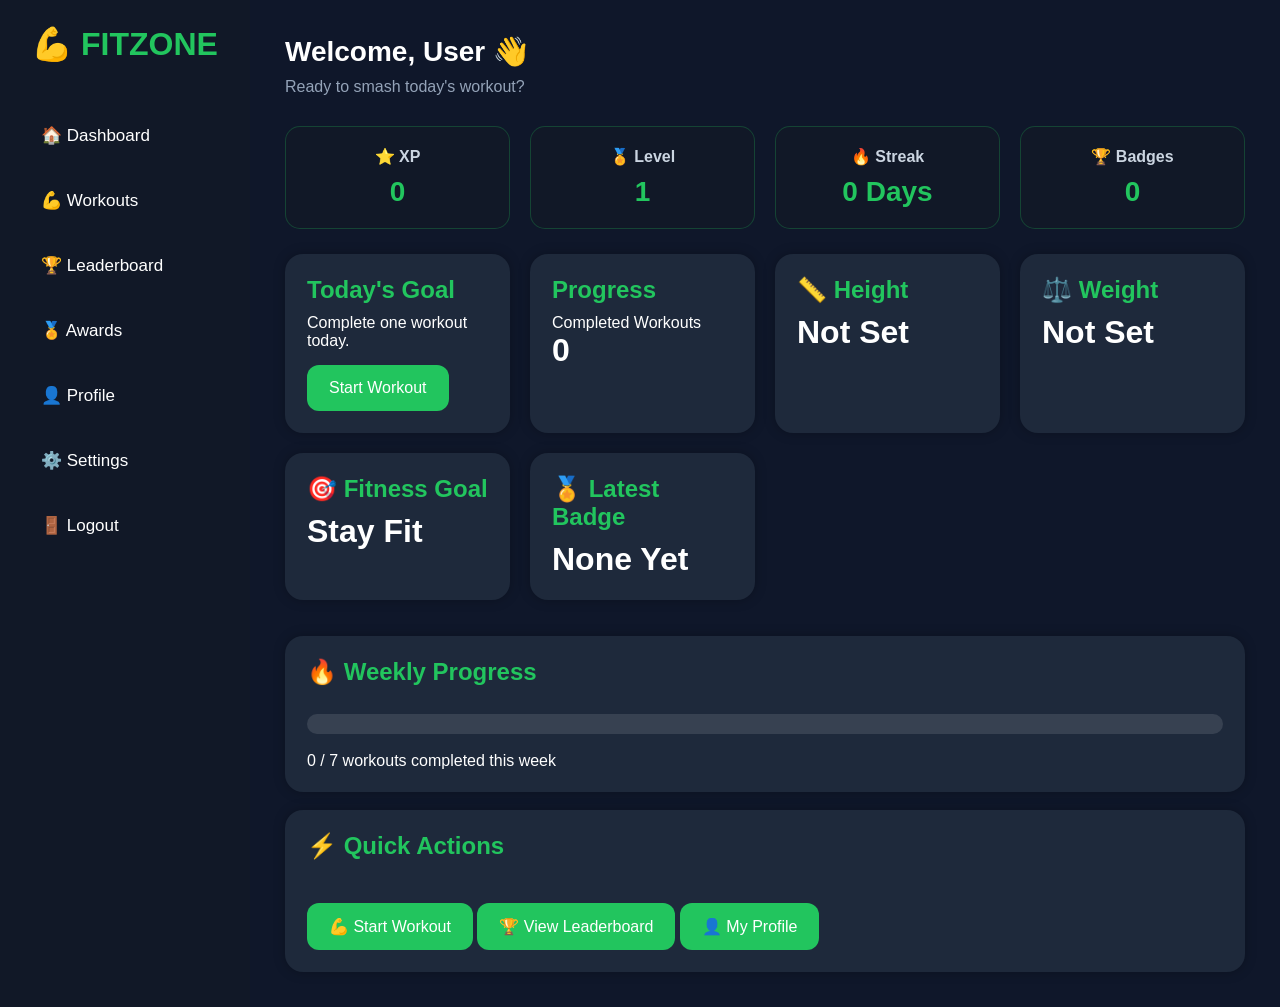
==== dashboard.html @ 0e07c5c2 "Implement profile saving and progress tracking functions" ====
<!DOCTYPE html>
<html lang="en">

<head>

<meta charset="UTF-8">

<meta name="viewport"
content="width=device-width, initial-scale=1.0">

<title>FitZone Dashboard</title>

<style>

*{

margin:0;

padding:0;

box-sizing:border-box;

font-family:Arial,sans-serif;

}

body{

background:#0f172a;

color:white;

display:flex;

min-height:100vh;

overflow:hidden;

}

.sidebar{

width:250px;

background:#111827;

padding:25px;

display:flex;

flex-direction:column;

}

.logo{

font-size:32px;

font-weight:bold;

text-align:center;

color:#22c55e;

margin-bottom:40px;

}

.sidebar button{

background:none;

border:none;

color:white;

padding:16px;

margin:6px 0;

font-size:17px;

cursor:pointer;

border-radius:12px;

text-align:left;

transition:.3s;

}

.sidebar button:hover{

background:#22c55e;

}

.main{

flex:1;

overflow-y:auto;

padding:35px;

background:#0f172a;

}

.page{

display:none;

animation:fade .4s;

}

#dashboard{

display:block;

}

@keyframes fade{

from{

opacity:0;

transform:translateY(10px);

}

to{

opacity:1;

transform:translateY(0);

}

}

.cards{

display:grid;

grid-template-columns:repeat(auto-fit,minmax(220px,1fr));

gap:20px;

margin-top:25px;

}

.card{

background:#1e293b;

padding:22px;

border-radius:18px;

box-shadow:0 0 12px rgba(0,0,0,.25);

}

.card h2{

color:#22c55e;

margin-bottom:10px;

}

.stat{

font-size:32px;

font-weight:bold;

}

.action{

background:#22c55e;

border:none;

color:white;

padding:14px 22px;

border-radius:12px;

cursor:pointer;

font-size:16px;

margin-top:15px;

}

.action:hover{

background:#16a34a;

}
.stats-grid{

display:grid;

grid-template-columns:repeat(auto-fit,minmax(180px,1fr));

gap:20px;

margin-top:30px;

}

.stat-card{

background:#111827;

padding:20px;

border-radius:15px;

text-align:center;

border:1px solid rgba(34,197,94,.25);

}

.stat-card h3{

font-size:16px;

margin-bottom:10px;

color:#cbd5e1;

}

.stat-card p{

font-size:28px;

font-weight:bold;

color:#22c55e;

}

.section-title{

font-size:28px;

margin-bottom:10px;

}

.section-text{

color:#94a3b8;

margin-bottom:20px;

}

</style>

</head>

<body>

<div class="sidebar">

<div class="logo">

💪 FITZONE

</div>

<button onclick="showPage('dashboard')">

🏠 Dashboard

</button>

<button onclick="showPage('workouts')">

💪 Workouts

</button>

<button onclick="showPage('leaderboard')">

🏆 Leaderboard

</button>

<button onclick="showPage('awards')">

🏅 Awards

</button>

<button onclick="showPage('profile')">

👤 Profile

</button>

<button onclick="showPage('settings')">

⚙️ Settings

</button>

<button onclick="logout()">

🚪 Logout

</button>

</div>

<div class="main">

<div id="dashboard" class="page">

<h1 class="section-title">

Welcome,

<span id="username">

User

</span>

👋

</h1>

<p class="section-text">

Ready to smash today's workout?

</p>

<div class="stats-grid">

<div class="stat-card">

<h3>⭐ XP</h3>

<p id="xp">

0

</p>

</div>

<div class="stat-card">

<h3>🏅 Level</h3>

<p id="level">

1

</p>

</div>

<div class="stat-card">

<h3>🔥 Streak</h3>

<p id="streak">

0 Days

</p>

</div>

<div class="stat-card">

<h3>🏆 Badges</h3>

<p id="badgeCount">

0

</p>

</div>

</div>

<div class="cards">

<div class="card">

<h2>Today's Goal</h2>

<p id="goalText">

Complete one workout today.

</p>

<button class="action" onclick="showPage('workouts')">

Start Workout

</button>

</div>

<div class="card">

<h2>Progress</h2>

<p>

Completed Workouts

</p>

<h1 id="workoutsDone">

0

</h1>

</div>
<div class="card">

<h2>📏 Height</h2>

<h1 id="height">

Not Set

</h1>

</div>

<div class="card">

<h2>⚖️ Weight</h2>

<h1 id="weight">

Not Set

</h1>

</div>

<div class="card">

<h2>🎯 Fitness Goal</h2>

<h1 id="goal">

Stay Fit

</h1>

</div>

<div class="card">

<h2>🏅 Latest Badge</h2>

<h1 id="latestBadge">

None Yet

</h1>

</div>

</div>

<br><br>

<div class="card">

<h2>🔥 Weekly Progress</h2>

<br>

<div style="width:100%;height:20px;background:#374151;border-radius:20px;overflow:hidden;">

<div id="progressBar"

style="width:0%;height:100%;background:#22c55e;transition:.5s;">

</div>

</div>

<br>

<p id="progressText">

0 / 7 workouts completed this week

</p>

</div>

<br>

<div class="card">

<h2>⚡ Quick Actions</h2>

<br>

<button class="action"

onclick="showPage('workouts')">

💪 Start Workout

</button>

<button class="action"

onclick="showPage('leaderboard')">

🏆 View Leaderboard

</button>

<button class="action"

onclick="showPage('profile')">

👤 My Profile

</button>

</div>

</div>

<!-- WORKOUT PAGE STARTS HERE -->

<div id="workouts" class="page">

<h1 class="section-title">

💪 Workout Center

</h1>

<p class="section-text">

Choose your workout category below.

</p>
<!-- ===========================
WOMEN WORKOUTS
=========================== -->

<h2 style="margin-top:30px;color:#22c55e;">
<b>👩 WOMEN WORKOUTS</b>
</h2>

<div class="cards">

<div class="card">

<h2>🍑 Glutes Builder</h2>

<p>15 Minutes</p>

<p>⭐⭐ Easy</p>

<p>+100 XP</p>

<button class="action"
onclick="selectWorkout('glutes')">

Start Workout

</button>

</div>

<div class="card">

<h2>🔥 Fat Burner</h2>

<p>20 Minutes</p>

<p>⭐⭐⭐ Medium</p>

<p>+150 XP</p>

<button class="action"
onclick="selectWorkout('womenfat')">

Start Workout

</button>

</div>

<div class="card">

<h2>🧘 Yoga Flow</h2>

<p>10 Minutes</p>

<p>⭐ Beginner</p>

<p>+75 XP</p>

<button class="action"
onclick="selectWorkout('yoga')">

Start Workout

</button>

</div>

<div class="card">

<h2>🏃 Cardio Blast</h2>

<p>18 Minutes</p>

<p>⭐⭐⭐ Medium</p>

<p>+140 XP</p>

<button class="action"
onclick="selectWorkout('cardio')">

Start Workout

</button>

</div>

</div>

<!-- ===========================
MEN WORKOUTS
=========================== -->

<h2 style="margin-top:40px;color:#22c55e;">
<b>👨 MEN WORKOUTS</b>
</h2>

<div class="cards">

<div class="card">

<h2>💪 Muscle Builder</h2>

<p>20 Minutes</p>

<p>⭐⭐⭐ Medium</p>

<p>+150 XP</p>

<button class="action"
onclick="selectWorkout('muscle')">

Start Workout

</button>

</div>

<div class="card">

<h2>🏋 Chest & Arms</h2>

<p>18 Minutes</p>

<p>⭐⭐⭐⭐ Hard</p>

<p>+180 XP</p>

<button class="action"
onclick="selectWorkout('chest')">

Start Workout

</button>

</div>

<div class="card">

<h2>🦵 Leg Day</h2>

<p>20 Minutes</p>

<p>⭐⭐⭐ Medium</p>

<p>+160 XP</p>

<button class="action"
onclick="selectWorkout('legs')">

Start Workout

</button>

</div>

<div class="card">

<h2>🔥 Fat Loss HIIT</h2>

<p>15 Minutes</p>

<p>⭐⭐⭐⭐ Hard</p>

<p>+200 XP</p>

<button class="action"
onclick="selectWorkout('hiit')">

Start Workout

</button>

</div>

</div>

<!-- ===========================
EVERYONE WORKOUTS
=========================== -->

<h2 style="margin-top:40px;color:#22c55e;">
<b>🌍 EVERYONE</b>
</h2>

<div class="cards">

<div class="card">

<h2>🏠 Home Workout</h2>

<p>15 Minutes</p>

<p>⭐⭐ Easy</p>

<p>+100 XP</p>

<button class="action"
onclick="selectWorkout('home')">

Start Workout

</button>

</div>

<div class="card">

<h2>⚡ Full Body</h2>

<p>25 Minutes</p>

<p>⭐⭐⭐⭐ Hard</p>

<p>+220 XP</p>

<button class="action"
onclick="selectWorkout('fullbody')">

Start Workout

</button>

</div>

<div class="card">

<h2>🧘 Stretch & Recover</h2>

<p>10 Minutes</p>

<p>⭐ Beginner</p>

<p>+60 XP</p>

<button class="action"
onclick="selectWorkout('stretch')">

Start Workout

</button>

</div>

<div class="card">

<h2>🏃 Beginner Fitness</h2>

<p>12 Minutes</p>

<p>⭐ Beginner</p>

<p>+80 XP</p>

<button class="action"
onclick="selectWorkout('beginner')">

Start Workout

</button>

</div>

</div>

</div>
<!-- ===========================
LEADERBOARD PAGE
=========================== -->

<div id="leaderboard" class="page">

<h1 class="section-title">
🏆 Weekly Leaderboard
</h1>

<p class="section-text">
Top players reset every week.
Fight for the #1 spot!
</p>

<div class="card">

<h2>🥇 Top Players</h2>

<div id="leaderboardList">

<div class="stat-card">
<h3>Loading...</h3>
<p>0 XP</p>
</div>

</div>

</div>

</div>



<!-- ===========================
AWARDS PAGE
=========================== -->

<div id="awards" class="page">

<h1 class="section-title">
🏅 Achievements
</h1>

<p class="section-text">
Unlock badges by staying active.
</p>

<div class="cards">

<div class="card">
<h2>🥉 First Workout</h2>
<p>Complete your first workout.</p>
</div>

<div class="card">
<h2>🔥 7 Day Warrior</h2>
<p>Maintain a 7-day streak.</p>
</div>

<div class="card">
<h2>⭐ XP Hunter</h2>
<p>Reach 1000 XP.</p>
</div>

<div class="card">
<h2>🏆 Champion</h2>
<p>Finish 100 workouts.</p>
</div>

<div class="card">
<h2>👑 Fitness Legend</h2>
<p>Reach Level 25.</p>
</div>

<div class="card">
<h2>💯 Never Give Up</h2>
<p>Complete 365 workouts.</p>
</div>

</div>

</div>



<!-- ===========================
PROFILE PAGE
=========================== -->

<div id="profile" class="page">

<h1 class="section-title">
👤 My Profile
</h1>

<div class="cards">

<div class="card">

<h2 id="profileName">
Username
</h2>

<p id="profileEmail">
Email
</p>

</div>

<div class="card">

<h2>
⭐ Total XP
</h2>

<h1 id="profileXP">
0
</h1>

</div>

<div class="card">

<h2>
🏅 Level
</h2>

<h1 id="profileLevel">
1
</h1>

</div>

<div class="card">

<h2>
🔥 Current Streak
</h2>

<h1 id="profileStreak">
0 Days
</h1>

</div>

<div class="card">

<h2>
💪 Workouts Completed
</h2>

<h1 id="profileWorkouts">
0
</h1>

</div>

<div class="card">

<h2>
🏆 Badges Earned
</h2>

<h1 id="profileBadges">
0
</h1>

</div>

</div>

</div>



<!-- ===========================
SETTINGS PAGE
=========================== -->

<div id="settings" class="page">

<h1 class="section-title">
⚙️ Settings
</h1>

<div class="card">

<h2>
Personal Information
</h2>

<br>

<label>Height</label>

<input
type="text"
id="heightInput"
placeholder="170 cm"
style="width:100%;padding:12px;border-radius:10px;margin-top:8px;margin-bottom:15px;">

<label>Weight</label>

<input
type="text"
id="weightInput"
placeholder="70 kg"
style="width:100%;padding:12px;border-radius:10px;margin-top:8px;margin-bottom:15px;">

<label>Fitness Goal</label>

<select
id="goalInput"
style="width:100%;padding:12px;border-radius:10px;">

<option>Build Muscle</option>

<option>Lose Weight</option>

<option>Stay Fit</option>

<option>Gain Strength</option>

</select>

<br><br>

<button
class="action"
onclick="saveProfile()">

💾 Save Profile

</button>

</div>

</div>

<!-- ===========================
LEADERBOARD PAGE
=========================== -->

<div id="leaderboard" class="page">

<h1 class="section-title">
🏆 Weekly Leaderboard
</h1>

<p class="section-text">
Top players reset every week.
Fight for the #1 spot!
</p>

<div class="card">

<h2>🥇 Top Players</h2>

<div id="leaderboardList">

<div class="stat-card">
<h3>Loading...</h3>
<p>0 XP</p>
</div>

</div>

</div>

</div>



<!-- ===========================
AWARDS PAGE
=========================== -->

<div id="awards" class="page">

<h1 class="section-title">
🏅 Achievements
</h1>

<p class="section-text">
Unlock badges by staying active.
</p>

<div class="cards">

<div class="card">
<h2>🥉 First Workout</h2>
<p>Complete your first workout.</p>
</div>

<div class="card">
<h2>🔥 7 Day Warrior</h2>
<p>Maintain a 7-day streak.</p>
</div>

<div class="card">
<h2>⭐ XP Hunter</h2>
<p>Reach 1000 XP.</p>
</div>

<div class="card">
<h2>🏆 Champion</h2>
<p>Finish 100 workouts.</p>
</div>

<div class="card">
<h2>👑 Fitness Legend</h2>
<p>Reach Level 25.</p>
</div>

<div class="card">
<h2>💯 Never Give Up</h2>
<p>Complete 365 workouts.</p>
</div>

</div>

</div>



<!-- ===========================
PROFILE PAGE
=========================== -->

<div id="profile" class="page">

<h1 class="section-title">
👤 My Profile
</h1>

<div class="cards">

<div class="card">

<h2 id="profileName">
Username
</h2>

<p id="profileEmail">
Email
</p>

</div>

<div class="card">

<h2>
⭐ Total XP
</h2>

<h1 id="profileXP">
0
</h1>

</div>

<div class="card">

<h2>
🏅 Level
</h2>

<h1 id="profileLevel">
1
</h1>

</div>

<div class="card">

<h2>
🔥 Current Streak
</h2>

<h1 id="profileStreak">
0 Days
</h1>

</div>

<div class="card">

<h2>
💪 Workouts Completed
</h2>

<h1 id="profileWorkouts">
0
</h1>

</div>

<div class="card">

<h2>
🏆 Badges Earned
</h2>

<h1 id="profileBadges">
0
</h1>

</div>

</div>

</div>



<!-- ===========================
SETTINGS PAGE
=========================== -->

<div id="settings" class="page">

<h1 class="section-title">
⚙️ Settings
</h1>

<div class="card">

<h2>
Personal Information
</h2>

<br>

<label>Height</label>

<input
type="text"
id="heightInput"
placeholder="170 cm"
style="width:100%;padding:12px;border-radius:10px;margin-top:8px;margin-bottom:15px;">

<label>Weight</label>

<input
type="text"
id="weightInput"
placeholder="70 kg"
style="width:100%;padding:12px;border-radius:10px;margin-top:8px;margin-bottom:15px;">

<label>Fitness Goal</label>

<select
id="goalInput"
style="width:100%;padding:12px;border-radius:10px;">

<option>Build Muscle</option>

<option>Lose Weight</option>

<option>Stay Fit</option>

<option>Gain Strength</option>

</select>

<br><br>

<button
class="action"
onclick="saveProfile()">

💾 Save Profile

</button>

</div>

</div>



<script>

<script>
// ===============================
// FITZONE V15
// USER SYSTEM
// ===============================

let currentUser =
JSON.parse(localStorage.getItem("currentUser"));

if(!currentUser){

window.location.href="login.html";

}

currentUser.username =
currentUser.username || "User";

currentUser.email =
currentUser.email || "";

currentUser.xp =
currentUser.xp || 0;

currentUser.level =
currentUser.level || 1;

currentUser.streak =
currentUser.streak || 0;

currentUser.workouts =
currentUser.workouts || 0;

currentUser.badges =
currentUser.badges || [];

currentUser.height =
currentUser.height || "Not Set";

currentUser.weight =
currentUser.weight || "Not Set";

currentUser.goal =
currentUser.goal || "Stay Fit";

currentUser.weeklyWorkouts =
currentUser.weeklyWorkouts || 0;


// ===============================
// PAGE NAVIGATION
// ===============================

function showPage(page){

document.querySelectorAll(".page")
.forEach(function(p){

p.style.display="none";

});

document.getElementById(page)
.style.display="block";

}


// ===============================
// LOAD USER
// ===============================

function loadUser(){

document.getElementById("username")
.innerHTML=currentUser.username;

document.getElementById("xp")
.innerHTML=currentUser.xp;

document.getElementById("level")
.innerHTML=currentUser.level;

document.getElementById("streak")
.innerHTML=currentUser.streak+" Days";

document.getElementById("badgeCount")
.innerHTML=currentUser.badges.length;

document.getElementById("workoutsDone")
.innerHTML=currentUser.workouts;

document.getElementById("height")
.innerHTML=currentUser.height;

document.getElementById("weight")
.innerHTML=currentUser.weight;

document.getElementById("goal")
.innerHTML=currentUser.goal;


// PROFILE

document.getElementById("profileName")
.innerHTML=currentUser.username;

document.getElementById("profileEmail")
.innerHTML=currentUser.email;

document.getElementById("profileXP")
.innerHTML=currentUser.xp;

document.getElementById("profileLevel")
.innerHTML=currentUser.level;

document.getElementById("profileStreak")
.innerHTML=currentUser.streak+" Days";

document.getElementById("profileWorkouts")
.innerHTML=currentUser.workouts;

document.getElementById("profileBadges")
.innerHTML=currentUser.badges.length;


// SETTINGS

document.getElementById("heightInput")
.value=currentUser.height;

document.getElementById("weightInput")
.value=currentUser.weight;

document.getElementById("goalInput")
.value=currentUser.goal;

updateProgress();

}

loadUser();



// ===============================
// SAVE USER
// ===============================

function saveUser(){

localStorage.setItem(

"currentUser",

JSON.stringify(currentUser)

);

}
// ===============================
// SAVE PROFILE
// ===============================

function saveProfile(){

currentUser.height =
document.getElementById("heightInput").value;

currentUser.weight =
document.getElementById("weightInput").value;

currentUser.goal =
document.getElementById("goalInput").value;

saveUser();

loadUser();

alert("✅ Profile Updated!");

}



// ===============================
// WEEKLY PROGRESS
// ===============================

function updateProgress(){

let percent =
(currentUser.weeklyWorkouts/7)*100;

if(percent>100){

percent=100;

}

document.getElementById("progressBar")
.style.width=percent+"%";

document.getElementById("progressText")
.innerHTML=

currentUser.weeklyWorkouts+

" / 7 workouts completed this week";

}



// ===============================
// XP & LEVEL SYSTEM
// ===============================

function addXP(amount){

currentUser.xp += amount;



if(currentUser.xp>=500 && currentUser.level<2){

currentUser.level=2;

alert("🎉 Level Up! Level 2");

}



if(currentUser.xp>=1000 && currentUser.level<3){

currentUser.level=3;

alert("🎉 Level Up! Level 3");

}



if(currentUser.xp>=2000 && currentUser.level<4){

currentUser.level=4;

alert("🎉 Level Up! Level 4");

}



if(currentUser.xp>=3500 && currentUser.level<5){

currentUser.level=5;

alert("👑 Level Up! Level 5");

}

}



// ===============================
// BADGE SYSTEM
// ===============================

function unlockBadge(name){

if(!currentUser.badges.includes(name)){

currentUser.badges.push(name);

alert("🏅 Badge Unlocked!\n"+name);

}

}

function checkBadges(){

if(currentUser.workouts>=1){

unlockBadge("🥉 First Workout");

}

if(currentUser.workouts>=10){

unlockBadge("💪 Dedicated Athlete");

}

if(currentUser.streak>=7){

unlockBadge("🔥 7 Day Warrior");

}

if(currentUser.xp>=1000){

unlockBadge("⭐ XP Hunter");

}

if(currentUser.level>=5){

unlockBadge("👑 Fitness Legend");

}

}



// ===============================
// SAVE EVERYTHING
// ===============================

function refreshDashboard(){

checkBadges();

saveUser();

loadUser();

}
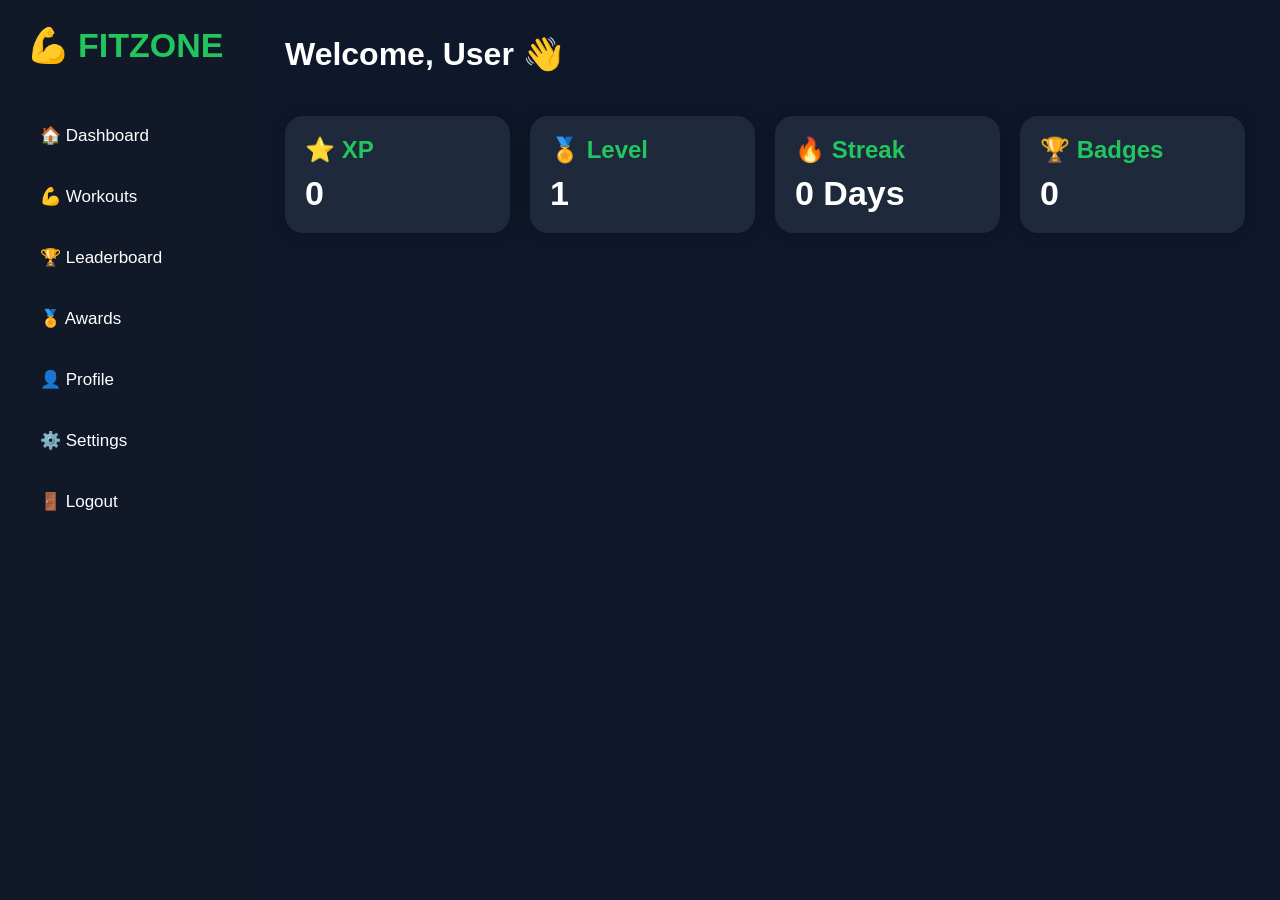
==== commit 3e813cc2: "Refactor dashboard layout and enhance workout features Updated styles and layout for dashboard page," ====
--- a/dashboard.html
+++ b/dashboard.html
@@ -1,6 +1,5 @@
 <!DOCTYPE html>
 <html lang="en">
-
 <head>
 
 <meta charset="UTF-8">
@@ -13,15 +12,10 @@
 <style>
 
 *{
-
 margin:0;
-
 padding:0;
-
 box-sizing:border-box;
-
 font-family:Arial,sans-serif;
-
 }
 
 body{
@@ -32,12 +26,14 @@
 
 display:flex;
 
-min-height:100vh;
+height:100vh;
 
 overflow:hidden;
 
 }
 
+/* ===== Sidebar ===== */
+
 .sidebar{
 
 width:250px;
@@ -54,7 +50,7 @@
 
 .logo{
 
-font-size:32px;
+font-size:34px;
 
 font-weight:bold;
 
@@ -74,16 +70,16 @@
 
 color:white;
 
-padding:16px;
-
-margin:6px 0;
-
 font-size:17px;
 
+padding:15px;
+
+margin:5px 0;
+
+border-radius:10px;
+
 cursor:pointer;
 
-border-radius:12px;
-
 text-align:left;
 
 transition:.3s;
@@ -96,6 +92,8 @@
 
 }
 
+/* ===== Main ===== */
+
 .main{
 
 flex:1;
@@ -112,8 +110,6 @@
 
 display:none;
 
-animation:fade .4s;
-
 }
 
 #dashboard{
@@ -122,25 +118,7 @@
 
 }
 
-@keyframes fade{
-
-from{
-
-opacity:0;
-
-transform:translateY(10px);
-
-}
-
-to{
-
-opacity:1;
-
-transform:translateY(0);
-
-}
-
-}
+/* ===== Cards ===== */
 
 .cards{
 
@@ -158,11 +136,11 @@
 
 background:#1e293b;
 
-padding:22px;
+padding:20px;
 
 border-radius:18px;
 
-box-shadow:0 0 12px rgba(0,0,0,.25);
+box-shadow:0 0 15px rgba(0,0,0,.25);
 
 }
 
@@ -174,32 +152,34 @@
 
 }
 
-.stat{
-
-font-size:32px;
-
-font-weight:bold;
+.card h1{
+
+font-size:34px;
+
+margin-top:10px;
 
 }
 
 .action{
 
+margin-top:15px;
+
+padding:14px;
+
+width:100%;
+
+border:none;
+
+border-radius:10px;
+
 background:#22c55e;
 
-border:none;
-
 color:white;
 
-padding:14px 22px;
-
-border-radius:12px;
+font-size:16px;
 
 cursor:pointer;
 
-font-size:16px;
-
-margin-top:15px;
-
 }
 
 .action:hover{
@@ -207,67 +187,6 @@
 background:#16a34a;
 
 }
-.stats-grid{
-
-display:grid;
-
-grid-template-columns:repeat(auto-fit,minmax(180px,1fr));
-
-gap:20px;
-
-margin-top:30px;
-
-}
-
-.stat-card{
-
-background:#111827;
-
-padding:20px;
-
-border-radius:15px;
-
-text-align:center;
-
-border:1px solid rgba(34,197,94,.25);
-
-}
-
-.stat-card h3{
-
-font-size:16px;
-
-margin-bottom:10px;
-
-color:#cbd5e1;
-
-}
-
-.stat-card p{
-
-font-size:28px;
-
-font-weight:bold;
-
-color:#22c55e;
-
-}
-
-.section-title{
-
-font-size:28px;
-
-margin-bottom:10px;
-
-}
-
-.section-text{
-
-color:#94a3b8;
-
-margin-bottom:20px;
-
-}
 
 </style>
 
@@ -284,45 +203,31 @@
 </div>
 
 <button onclick="showPage('dashboard')">
-
 🏠 Dashboard
-
 </button>
 
 <button onclick="showPage('workouts')">
-
 💪 Workouts
-
 </button>
 
 <button onclick="showPage('leaderboard')">
-
 🏆 Leaderboard
-
 </button>
 
 <button onclick="showPage('awards')">
-
 🏅 Awards
-
 </button>
 
 <button onclick="showPage('profile')">
-
 👤 Profile
-
 </button>
 
 <button onclick="showPage('settings')">
-
 ⚙️ Settings
-
 </button>
 
 <button onclick="logout()">
-
 🚪 Logout
-
 </button>
 
 </div>
@@ -331,7 +236,7 @@
 
 <div id="dashboard" class="page">
 
-<h1 class="section-title">
+<h1>
 
 Welcome,
 
@@ -345,1307 +250,56 @@
 
 </h1>
 
-<p class="section-text">
-
-Ready to smash today's workout?
-
-</p>
-
-<div class="stats-grid">
-
-<div class="stat-card">
-
-<h3>⭐ XP</h3>
-
-<p id="xp">
+<br>
+
+<div class="cards">
+
+<div class="card">
+
+<h2>⭐ XP</h2>
+
+<h1 id="xp">
 
 0
 
-</p>
-
-</div>
-
-<div class="stat-card">
-
-<h3>🏅 Level</h3>
-
-<p id="level">
+</h1>
+
+</div>
+
+<div class="card">
+
+<h2>🏅 Level</h2>
+
+<h1 id="level">
 
 1
 
-</p>
-
-</div>
-
-<div class="stat-card">
-
-<h3>🔥 Streak</h3>
-
-<p id="streak">
+</h1>
+
+</div>
+
+<div class="card">
+
+<h2>🔥 Streak</h2>
+
+<h1 id="streak">
 
 0 Days
 
-</p>
-
-</div>
-
-<div class="stat-card">
-
-<h3>🏆 Badges</h3>
-
-<p id="badgeCount">
+</h1>
+
+</div>
+
+<div class="card">
+
+<h2>🏆 Badges</h2>
+
+<h1 id="badges">
 
 0
 
-</p>
-
-</div>
-
-</div>
-
-<div class="cards">
-
-<div class="card">
-
-<h2>Today's Goal</h2>
-
-<p id="goalText">
-
-Complete one workout today.
-
-</p>
-
-<button class="action" onclick="showPage('workouts')">
-
-Start Workout
-
-</button>
-
-</div>
-
-<div class="card">
-
-<h2>Progress</h2>
-
-<p>
-
-Completed Workouts
-
-</p>
-
-<h1 id="workoutsDone">
-
-0
-
-</h1>
-
-</div>
-<div class="card">
-
-<h2>📏 Height</h2>
-
-<h1 id="height">
-
-Not Set
-
-</h1>
-
-</div>
-
-<div class="card">
-
-<h2>⚖️ Weight</h2>
-
-<h1 id="weight">
-
-Not Set
-
-</h1>
-
-</div>
-
-<div class="card">
-
-<h2>🎯 Fitness Goal</h2>
-
-<h1 id="goal">
-
-Stay Fit
-
-</h1>
-
-</div>
-
-<div class="card">
-
-<h2>🏅 Latest Badge</h2>
-
-<h1 id="latestBadge">
-
-None Yet
-
-</h1>
-
-</div>
-
-</div>
-
-<br><br>
-
-<div class="card">
-
-<h2>🔥 Weekly Progress</h2>
-
-<br>
-
-<div style="width:100%;height:20px;background:#374151;border-radius:20px;overflow:hidden;">
-
-<div id="progressBar"
-
-style="width:0%;height:100%;background:#22c55e;transition:.5s;">
-
-</div>
-
-</div>
-
-<br>
-
-<p id="progressText">
-
-0 / 7 workouts completed this week
-
-</p>
-
-</div>
-
-<br>
-
-<div class="card">
-
-<h2>⚡ Quick Actions</h2>
-
-<br>
-
-<button class="action"
-
-onclick="showPage('workouts')">
-
-💪 Start Workout
-
-</button>
-
-<button class="action"
-
-onclick="showPage('leaderboard')">
-
-🏆 View Leaderboard
-
-</button>
-
-<button class="action"
-
-onclick="showPage('profile')">
-
-👤 My Profile
-
-</button>
-
-</div>
-
-</div>
-
-<!-- WORKOUT PAGE STARTS HERE -->
-
-<div id="workouts" class="page">
-
-<h1 class="section-title">
-
-💪 Workout Center
-
-</h1>
-
-<p class="section-text">
-
-Choose your workout category below.
-
-</p>
-<!-- ===========================
-WOMEN WORKOUTS
-=========================== -->
-
-<h2 style="margin-top:30px;color:#22c55e;">
-<b>👩 WOMEN WORKOUTS</b>
-</h2>
-
-<div class="cards">
-
-<div class="card">
-
-<h2>🍑 Glutes Builder</h2>
-
-<p>15 Minutes</p>
-
-<p>⭐⭐ Easy</p>
-
-<p>+100 XP</p>
-
-<button class="action"
-onclick="selectWorkout('glutes')">
-
-Start Workout
-
-</button>
-
-</div>
-
-<div class="card">
-
-<h2>🔥 Fat Burner</h2>
-
-<p>20 Minutes</p>
-
-<p>⭐⭐⭐ Medium</p>
-
-<p>+150 XP</p>
-
-<button class="action"
-onclick="selectWorkout('womenfat')">
-
-Start Workout
-
-</button>
-
-</div>
-
-<div class="card">
-
-<h2>🧘 Yoga Flow</h2>
-
-<p>10 Minutes</p>
-
-<p>⭐ Beginner</p>
-
-<p>+75 XP</p>
-
-<button class="action"
-onclick="selectWorkout('yoga')">
-
-Start Workout
-
-</button>
-
-</div>
-
-<div class="card">
-
-<h2>🏃 Cardio Blast</h2>
-
-<p>18 Minutes</p>
-
-<p>⭐⭐⭐ Medium</p>
-
-<p>+140 XP</p>
-
-<button class="action"
-onclick="selectWorkout('cardio')">
-
-Start Workout
-
-</button>
-
-</div>
-
-</div>
-
-<!-- ===========================
-MEN WORKOUTS
-=========================== -->
-
-<h2 style="margin-top:40px;color:#22c55e;">
-<b>👨 MEN WORKOUTS</b>
-</h2>
-
-<div class="cards">
-
-<div class="card">
-
-<h2>💪 Muscle Builder</h2>
-
-<p>20 Minutes</p>
-
-<p>⭐⭐⭐ Medium</p>
-
-<p>+150 XP</p>
-
-<button class="action"
-onclick="selectWorkout('muscle')">
-
-Start Workout
-
-</button>
-
-</div>
-
-<div class="card">
-
-<h2>🏋 Chest & Arms</h2>
-
-<p>18 Minutes</p>
-
-<p>⭐⭐⭐⭐ Hard</p>
-
-<p>+180 XP</p>
-
-<button class="action"
-onclick="selectWorkout('chest')">
-
-Start Workout
-
-</button>
-
-</div>
-
-<div class="card">
-
-<h2>🦵 Leg Day</h2>
-
-<p>20 Minutes</p>
-
-<p>⭐⭐⭐ Medium</p>
-
-<p>+160 XP</p>
-
-<button class="action"
-onclick="selectWorkout('legs')">
-
-Start Workout
-
-</button>
-
-</div>
-
-<div class="card">
-
-<h2>🔥 Fat Loss HIIT</h2>
-
-<p>15 Minutes</p>
-
-<p>⭐⭐⭐⭐ Hard</p>
-
-<p>+200 XP</p>
-
-<button class="action"
-onclick="selectWorkout('hiit')">
-
-Start Workout
-
-</button>
-
-</div>
-
-</div>
-
-<!-- ===========================
-EVERYONE WORKOUTS
-=========================== -->
-
-<h2 style="margin-top:40px;color:#22c55e;">
-<b>🌍 EVERYONE</b>
-</h2>
-
-<div class="cards">
-
-<div class="card">
-
-<h2>🏠 Home Workout</h2>
-
-<p>15 Minutes</p>
-
-<p>⭐⭐ Easy</p>
-
-<p>+100 XP</p>
-
-<button class="action"
-onclick="selectWorkout('home')">
-
-Start Workout
-
-</button>
-
-</div>
-
-<div class="card">
-
-<h2>⚡ Full Body</h2>
-
-<p>25 Minutes</p>
-
-<p>⭐⭐⭐⭐ Hard</p>
-
-<p>+220 XP</p>
-
-<button class="action"
-onclick="selectWorkout('fullbody')">
-
-Start Workout
-
-</button>
-
-</div>
-
-<div class="card">
-
-<h2>🧘 Stretch & Recover</h2>
-
-<p>10 Minutes</p>
-
-<p>⭐ Beginner</p>
-
-<p>+60 XP</p>
-
-<button class="action"
-onclick="selectWorkout('stretch')">
-
-Start Workout
-
-</button>
-
-</div>
-
-<div class="card">
-
-<h2>🏃 Beginner Fitness</h2>
-
-<p>12 Minutes</p>
-
-<p>⭐ Beginner</p>
-
-<p>+80 XP</p>
-
-<button class="action"
-onclick="selectWorkout('beginner')">
-
-Start Workout
-
-</button>
-
-</div>
-
-</div>
-
-</div>
-<!-- ===========================
-LEADERBOARD PAGE
-=========================== -->
-
-<div id="leaderboard" class="page">
-
-<h1 class="section-title">
-🏆 Weekly Leaderboard
-</h1>
-
-<p class="section-text">
-Top players reset every week.
-Fight for the #1 spot!
-</p>
-
-<div class="card">
-
-<h2>🥇 Top Players</h2>
-
-<div id="leaderboardList">
-
-<div class="stat-card">
-<h3>Loading...</h3>
-<p>0 XP</p>
-</div>
-
-</div>
-
-</div>
-
-</div>
-
-
-
-<!-- ===========================
-AWARDS PAGE
-=========================== -->
-
-<div id="awards" class="page">
-
-<h1 class="section-title">
-🏅 Achievements
-</h1>
-
-<p class="section-text">
-Unlock badges by staying active.
-</p>
-
-<div class="cards">
-
-<div class="card">
-<h2>🥉 First Workout</h2>
-<p>Complete your first workout.</p>
-</div>
-
-<div class="card">
-<h2>🔥 7 Day Warrior</h2>
-<p>Maintain a 7-day streak.</p>
-</div>
-
-<div class="card">
-<h2>⭐ XP Hunter</h2>
-<p>Reach 1000 XP.</p>
-</div>
-
-<div class="card">
-<h2>🏆 Champion</h2>
-<p>Finish 100 workouts.</p>
-</div>
-
-<div class="card">
-<h2>👑 Fitness Legend</h2>
-<p>Reach Level 25.</p>
-</div>
-
-<div class="card">
-<h2>💯 Never Give Up</h2>
-<p>Complete 365 workouts.</p>
-</div>
-
-</div>
-
-</div>
-
-
-
-<!-- ===========================
-PROFILE PAGE
-=========================== -->
-
-<div id="profile" class="page">
-
-<h1 class="section-title">
-👤 My Profile
-</h1>
-
-<div class="cards">
-
-<div class="card">
-
-<h2 id="profileName">
-Username
-</h2>
-
-<p id="profileEmail">
-Email
-</p>
-
-</div>
-
-<div class="card">
-
-<h2>
-⭐ Total XP
-</h2>
-
-<h1 id="profileXP">
-0
-</h1>
-
-</div>
-
-<div class="card">
-
-<h2>
-🏅 Level
-</h2>
-
-<h1 id="profileLevel">
-1
-</h1>
-
-</div>
-
-<div class="card">
-
-<h2>
-🔥 Current Streak
-</h2>
-
-<h1 id="profileStreak">
-0 Days
-</h1>
-
-</div>
-
-<div class="card">
-
-<h2>
-💪 Workouts Completed
-</h2>
-
-<h1 id="profileWorkouts">
-0
-</h1>
-
-</div>
-
-<div class="card">
-
-<h2>
-🏆 Badges Earned
-</h2>
-
-<h1 id="profileBadges">
-0
-</h1>
-
-</div>
-
-</div>
-
-</div>
-
-
-
-<!-- ===========================
-SETTINGS PAGE
-=========================== -->
-
-<div id="settings" class="page">
-
-<h1 class="section-title">
-⚙️ Settings
-</h1>
-
-<div class="card">
-
-<h2>
-Personal Information
-</h2>
-
-<br>
-
-<label>Height</label>
-
-<input
-type="text"
-id="heightInput"
-placeholder="170 cm"
-style="width:100%;padding:12px;border-radius:10px;margin-top:8px;margin-bottom:15px;">
-
-<label>Weight</label>
-
-<input
-type="text"
-id="weightInput"
-placeholder="70 kg"
-style="width:100%;padding:12px;border-radius:10px;margin-top:8px;margin-bottom:15px;">
-
-<label>Fitness Goal</label>
-
-<select
-id="goalInput"
-style="width:100%;padding:12px;border-radius:10px;">
-
-<option>Build Muscle</option>
-
-<option>Lose Weight</option>
-
-<option>Stay Fit</option>
-
-<option>Gain Strength</option>
-
-</select>
-
-<br><br>
-
-<button
-class="action"
-onclick="saveProfile()">
-
-💾 Save Profile
-
-</button>
-
-</div>
-
-</div>
-
-<!-- ===========================
-LEADERBOARD PAGE
-=========================== -->
-
-<div id="leaderboard" class="page">
-
-<h1 class="section-title">
-🏆 Weekly Leaderboard
-</h1>
-
-<p class="section-text">
-Top players reset every week.
-Fight for the #1 spot!
-</p>
-
-<div class="card">
-
-<h2>🥇 Top Players</h2>
-
-<div id="leaderboardList">
-
-<div class="stat-card">
-<h3>Loading...</h3>
-<p>0 XP</p>
-</div>
-
-</div>
-
-</div>
-
-</div>
-
-
-
-<!-- ===========================
-AWARDS PAGE
-=========================== -->
-
-<div id="awards" class="page">
-
-<h1 class="section-title">
-🏅 Achievements
-</h1>
-
-<p class="section-text">
-Unlock badges by staying active.
-</p>
-
-<div class="cards">
-
-<div class="card">
-<h2>🥉 First Workout</h2>
-<p>Complete your first workout.</p>
-</div>
-
-<div class="card">
-<h2>🔥 7 Day Warrior</h2>
-<p>Maintain a 7-day streak.</p>
-</div>
-
-<div class="card">
-<h2>⭐ XP Hunter</h2>
-<p>Reach 1000 XP.</p>
-</div>
-
-<div class="card">
-<h2>🏆 Champion</h2>
-<p>Finish 100 workouts.</p>
-</div>
-
-<div class="card">
-<h2>👑 Fitness Legend</h2>
-<p>Reach Level 25.</p>
-</div>
-
-<div class="card">
-<h2>💯 Never Give Up</h2>
-<p>Complete 365 workouts.</p>
-</div>
-
-</div>
-
-</div>
-
-
-
-<!-- ===========================
-PROFILE PAGE
-=========================== -->
-
-<div id="profile" class="page">
-
-<h1 class="section-title">
-👤 My Profile
-</h1>
-
-<div class="cards">
-
-<div class="card">
-
-<h2 id="profileName">
-Username
-</h2>
-
-<p id="profileEmail">
-Email
-</p>
-
-</div>
-
-<div class="card">
-
-<h2>
-⭐ Total XP
-</h2>
-
-<h1 id="profileXP">
-0
-</h1>
-
-</div>
-
-<div class="card">
-
-<h2>
-🏅 Level
-</h2>
-
-<h1 id="profileLevel">
-1
-</h1>
-
-</div>
-
-<div class="card">
-
-<h2>
-🔥 Current Streak
-</h2>
-
-<h1 id="profileStreak">
-0 Days
-</h1>
-
-</div>
-
-<div class="card">
-
-<h2>
-💪 Workouts Completed
-</h2>
-
-<h1 id="profileWorkouts">
-0
-</h1>
-
-</div>
-
-<div class="card">
-
-<h2>
-🏆 Badges Earned
-</h2>
-
-<h1 id="profileBadges">
-0
-</h1>
-
-</div>
-
-</div>
-
-</div>
-
-
-
-<!-- ===========================
-SETTINGS PAGE
-=========================== -->
-
-<div id="settings" class="page">
-
-<h1 class="section-title">
-⚙️ Settings
-</h1>
-
-<div class="card">
-
-<h2>
-Personal Information
-</h2>
-
-<br>
-
-<label>Height</label>
-
-<input
-type="text"
-id="heightInput"
-placeholder="170 cm"
-style="width:100%;padding:12px;border-radius:10px;margin-top:8px;margin-bottom:15px;">
-
-<label>Weight</label>
-
-<input
-type="text"
-id="weightInput"
-placeholder="70 kg"
-style="width:100%;padding:12px;border-radius:10px;margin-top:8px;margin-bottom:15px;">
-
-<label>Fitness Goal</label>
-
-<select
-id="goalInput"
-style="width:100%;padding:12px;border-radius:10px;">
-
-<option>Build Muscle</option>
-
-<option>Lose Weight</option>
-
-<option>Stay Fit</option>
-
-<option>Gain Strength</option>
-
-</select>
-
-<br><br>
-
-<button
-class="action"
-onclick="saveProfile()">
-
-💾 Save Profile
-
-</button>
-
-</div>
-
-</div>
-
-
-
-<script>
-
-<script>
-// ===============================
-// FITZONE V15
-// USER SYSTEM
-// ===============================
-
-let currentUser =
-JSON.parse(localStorage.getItem("currentUser"));
-
-if(!currentUser){
-
-window.location.href="login.html";
-
-}
-
-currentUser.username =
-currentUser.username || "User";
-
-currentUser.email =
-currentUser.email || "";
-
-currentUser.xp =
-currentUser.xp || 0;
-
-currentUser.level =
-currentUser.level || 1;
-
-currentUser.streak =
-currentUser.streak || 0;
-
-currentUser.workouts =
-currentUser.workouts || 0;
-
-currentUser.badges =
-currentUser.badges || [];
-
-currentUser.height =
-currentUser.height || "Not Set";
-
-currentUser.weight =
-currentUser.weight || "Not Set";
-
-currentUser.goal =
-currentUser.goal || "Stay Fit";
-
-currentUser.weeklyWorkouts =
-currentUser.weeklyWorkouts || 0;
-
-
-// ===============================
-// PAGE NAVIGATION
-// ===============================
-
-function showPage(page){
-
-document.querySelectorAll(".page")
-.forEach(function(p){
-
-p.style.display="none";
-
-});
-
-document.getElementById(page)
-.style.display="block";
-
-}
-
-
-// ===============================
-// LOAD USER
-// ===============================
-
-function loadUser(){
-
-document.getElementById("username")
-.innerHTML=currentUser.username;
-
-document.getElementById("xp")
-.innerHTML=currentUser.xp;
-
-document.getElementById("level")
-.innerHTML=currentUser.level;
-
-document.getElementById("streak")
-.innerHTML=currentUser.streak+" Days";
-
-document.getElementById("badgeCount")
-.innerHTML=currentUser.badges.length;
-
-document.getElementById("workoutsDone")
-.innerHTML=currentUser.workouts;
-
-document.getElementById("height")
-.innerHTML=currentUser.height;
-
-document.getElementById("weight")
-.innerHTML=currentUser.weight;
-
-document.getElementById("goal")
-.innerHTML=currentUser.goal;
-
-
-// PROFILE
-
-document.getElementById("profileName")
-.innerHTML=currentUser.username;
-
-document.getElementById("profileEmail")
-.innerHTML=currentUser.email;
-
-document.getElementById("profileXP")
-.innerHTML=currentUser.xp;
-
-document.getElementById("profileLevel")
-.innerHTML=currentUser.level;
-
-document.getElementById("profileStreak")
-.innerHTML=currentUser.streak+" Days";
-
-document.getElementById("profileWorkouts")
-.innerHTML=currentUser.workouts;
-
-document.getElementById("profileBadges")
-.innerHTML=currentUser.badges.length;
-
-
-// SETTINGS
-
-document.getElementById("heightInput")
-.value=currentUser.height;
-
-document.getElementById("weightInput")
-.value=currentUser.weight;
-
-document.getElementById("goalInput")
-.value=currentUser.goal;
-
-updateProgress();
-
-}
-
-loadUser();
-
-
-
-// ===============================
-// SAVE USER
-// ===============================
-
-function saveUser(){
-
-localStorage.setItem(
-
-"currentUser",
-
-JSON.stringify(currentUser)
-
-);
-
-}
-// ===============================
-// SAVE PROFILE
-// ===============================
-
-function saveProfile(){
-
-currentUser.height =
-document.getElementById("heightInput").value;
-
-currentUser.weight =
-document.getElementById("weightInput").value;
-
-currentUser.goal =
-document.getElementById("goalInput").value;
-
-saveUser();
-
-loadUser();
-
-alert("✅ Profile Updated!");
-
-}
-
-
-
-// ===============================
-// WEEKLY PROGRESS
-// ===============================
-
-function updateProgress(){
-
-let percent =
-(currentUser.weeklyWorkouts/7)*100;
-
-if(percent>100){
-
-percent=100;
-
-}
-
-document.getElementById("progressBar")
-.style.width=percent+"%";
-
-document.getElementById("progressText")
-.innerHTML=
-
-currentUser.weeklyWorkouts+
-
-" / 7 workouts completed this week";
-
-}
-
-
-
-// ===============================
-// XP & LEVEL SYSTEM
-// ===============================
-
-function addXP(amount){
-
-currentUser.xp += amount;
-
-
-
-if(currentUser.xp>=500 && currentUser.level<2){
-
-currentUser.level=2;
-
-alert("🎉 Level Up! Level 2");
-
-}
-
-
-
-if(currentUser.xp>=1000 && currentUser.level<3){
-
-currentUser.level=3;
-
-alert("🎉 Level Up! Level 3");
-
-}
-
-
-
-if(currentUser.xp>=2000 && currentUser.level<4){
-
-currentUser.level=4;
-
-alert("🎉 Level Up! Level 4");
-
-}
-
-
-
-if(currentUser.xp>=3500 && currentUser.level<5){
-
-currentUser.level=5;
-
-alert("👑 Level Up! Level 5");
-
-}
-
-}
-
-
-
-// ===============================
-// BADGE SYSTEM
-// ===============================
-
-function unlockBadge(name){
-
-if(!currentUser.badges.includes(name)){
-
-currentUser.badges.push(name);
-
-alert("🏅 Badge Unlocked!\n"+name);
-
-}
-
-}
-
-function checkBadges(){
-
-if(currentUser.workouts>=1){
-
-unlockBadge("🥉 First Workout");
-
-}
-
-if(currentUser.workouts>=10){
-
-unlockBadge("💪 Dedicated Athlete");
-
-}
-
-if(currentUser.streak>=7){
-
-unlockBadge("🔥 7 Day Warrior");
-
-}
-
-if(currentUser.xp>=1000){
-
-unlockBadge("⭐ XP Hunter");
-
-}
-
-if(currentUser.level>=5){
-
-unlockBadge("👑 Fitness Legend");
-
-}
-
-}
-
-
-
-// ===============================
-// SAVE EVERYTHING
-// ===============================
-
-function refreshDashboard(){
-
-checkBadges();
-
-saveUser();
-
-loadUser();
-
-}
+</h1>
+
+</div>
+
+</div>
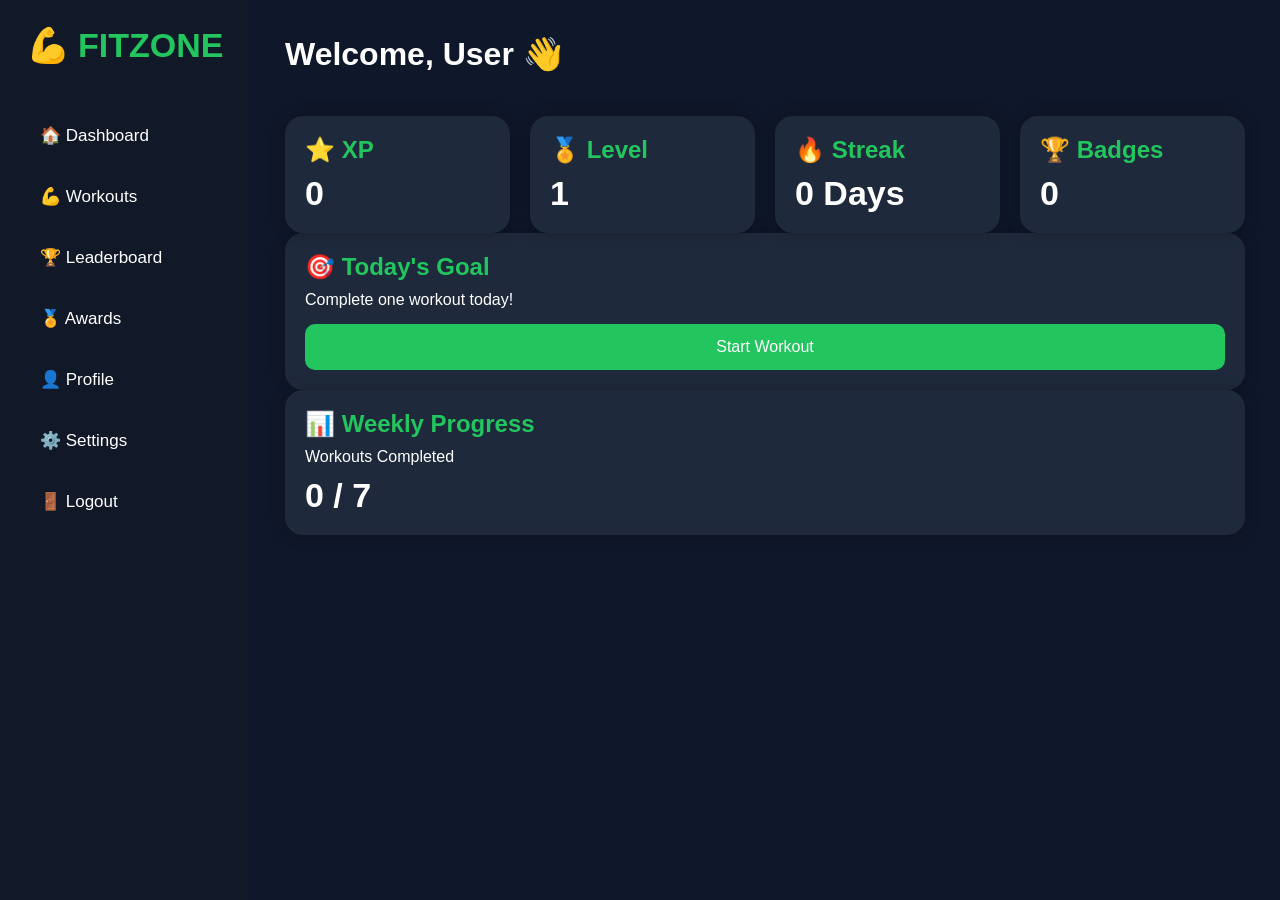
==== commit ba24ff03: "Add workout goals and progress sections to dashboard" ====
--- a/dashboard.html
+++ b/dashboard.html
@@ -303,3 +303,284 @@
 </div>
 
 </div>
+<div class="card">
+
+<h2>🎯 Today's Goal</h2>
+
+<p id="goal">
+
+Complete one workout today!
+
+</p>
+
+<button class="action" onclick="showPage('workouts')">
+
+Start Workout
+
+</button>
+
+</div>
+
+<div class="card">
+
+<h2>📊 Weekly Progress</h2>
+
+<p>
+
+Workouts Completed
+
+</p>
+
+<h1 id="weeklyWorkouts">
+
+0 / 7
+
+</h1>
+
+</div>
+
+</div>
+
+</div>
+
+<!-- =========================
+WORKOUT PAGE
+========================= -->
+
+<div id="workouts" class="page">
+
+<h1>
+
+💪 Workout Center
+
+</h1>
+
+<p>
+
+Choose a workout category.
+
+</p>
+
+<br>
+
+<h2 style="color:#22c55e;">
+
+👨 Men's Workouts
+
+</h2>
+
+<div class="cards">
+
+<div class="card">
+
+<h2>💪 Chest Builder</h2>
+
+<p>
+
+20 Minutes
+
+</p>
+
+<p>
+
+Reward: ⭐ 150 XP
+
+</p>
+
+<button class="action"
+
+onclick="startWorkout('Chest Builder',150)">
+
+Start Workout
+
+</button>
+
+</div>
+
+<div class="card">
+
+<h2>🏋️ Arms Blast</h2>
+
+<p>
+
+18 Minutes
+
+</p>
+
+<p>
+
+Reward: ⭐ 140 XP
+
+</p>
+
+<button class="action"
+
+onclick="startWorkout('Arms Blast',140)">
+
+Start Workout
+
+</button>
+
+</div>
+
+<div class="card">
+
+<h2>🦵 Leg Day</h2>
+
+<p>
+
+25 Minutes
+
+</p>
+
+<p>
+
+Reward: ⭐ 180 XP
+
+</p>
+
+<button class="action"
+
+onclick="startWorkout('Leg Day',180)">
+
+Start Workout
+
+</button>
+
+</div>
+
+</div>
+
+<br>
+
+<h2 style="color:#22c55e;">
+
+👩 Women's Workouts
+
+</h2>
+
+<div class="cards">
+
+<div class="card">
+
+<h2>🍑 Glutes</h2>
+
+<p>20 Minutes</p>
+
+<p>Reward: ⭐ 150 XP</p>
+
+<button class="action"
+
+onclick="startWorkout('Glutes',150)">
+
+Start Workout
+
+</button>
+
+</div>
+
+<div class="card">
+
+<h2>🔥 Fat Burn</h2>
+
+<p>25 Minutes</p>
+
+<p>Reward: ⭐ 170 XP</p>
+
+<button class="action"
+
+onclick="startWorkout('Fat Burn',170)">
+
+Start Workout
+
+</button>
+
+</div>
+
+<div class="card">
+
+<h2>🧘 Yoga</h2>
+
+<p>15 Minutes</p>
+
+<p>Reward: ⭐ 100 XP</p>
+
+<button class="action"
+
+onclick="startWorkout('Yoga',100)">
+
+Start Workout
+
+</button>
+
+</div>
+
+</div>
+
+<br>
+
+<h2 style="color:#22c55e;">
+
+🌍 Everyone
+
+</h2>
+
+<div class="cards">
+
+<div class="card">
+
+<h2>🏃 Cardio</h2>
+
+<p>15 Minutes</p>
+
+<p>Reward: ⭐ 120 XP</p>
+
+<button class="action"
+
+onclick="startWorkout('Cardio',120)">
+
+Start Workout
+
+</button>
+
+</div>
+
+<div class="card">
+
+<h2>⚡ HIIT</h2>
+
+<p>20 Minutes</p>
+
+<p>Reward: ⭐ 200 XP</p>
+
+<button class="action"
+
+onclick="startWorkout('HIIT',200)">
+
+Start Workout
+
+</button>
+
+</div>
+
+<div class="card">
+
+<h2>🏠 Home Workout</h2>
+
+<p>18 Minutes</p>
+
+<p>Reward: ⭐ 130 XP</p>
+
+<button class="action"
+
+onclick="startWorkout('Home Workout',130)">
+
+Start Workout
+
+</button>
+
+</div>
+
+</div>
+
+</div>
